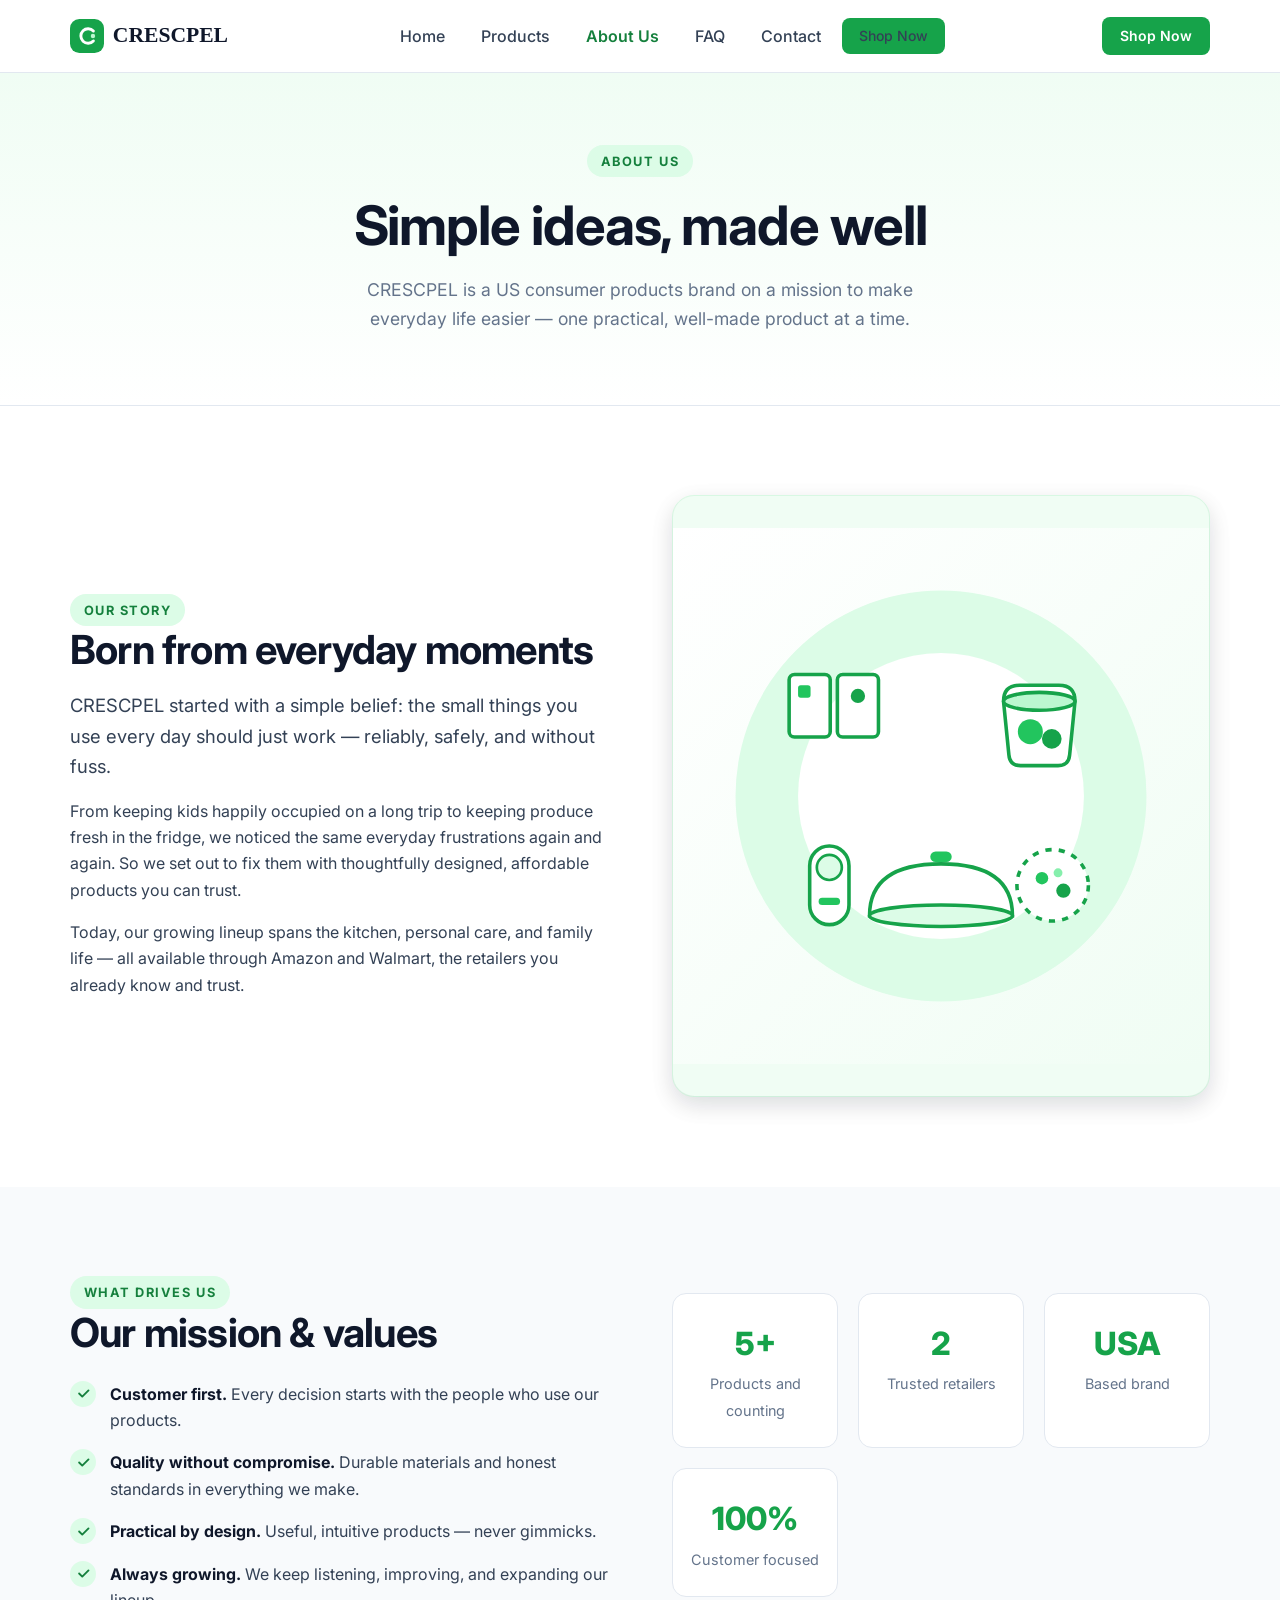
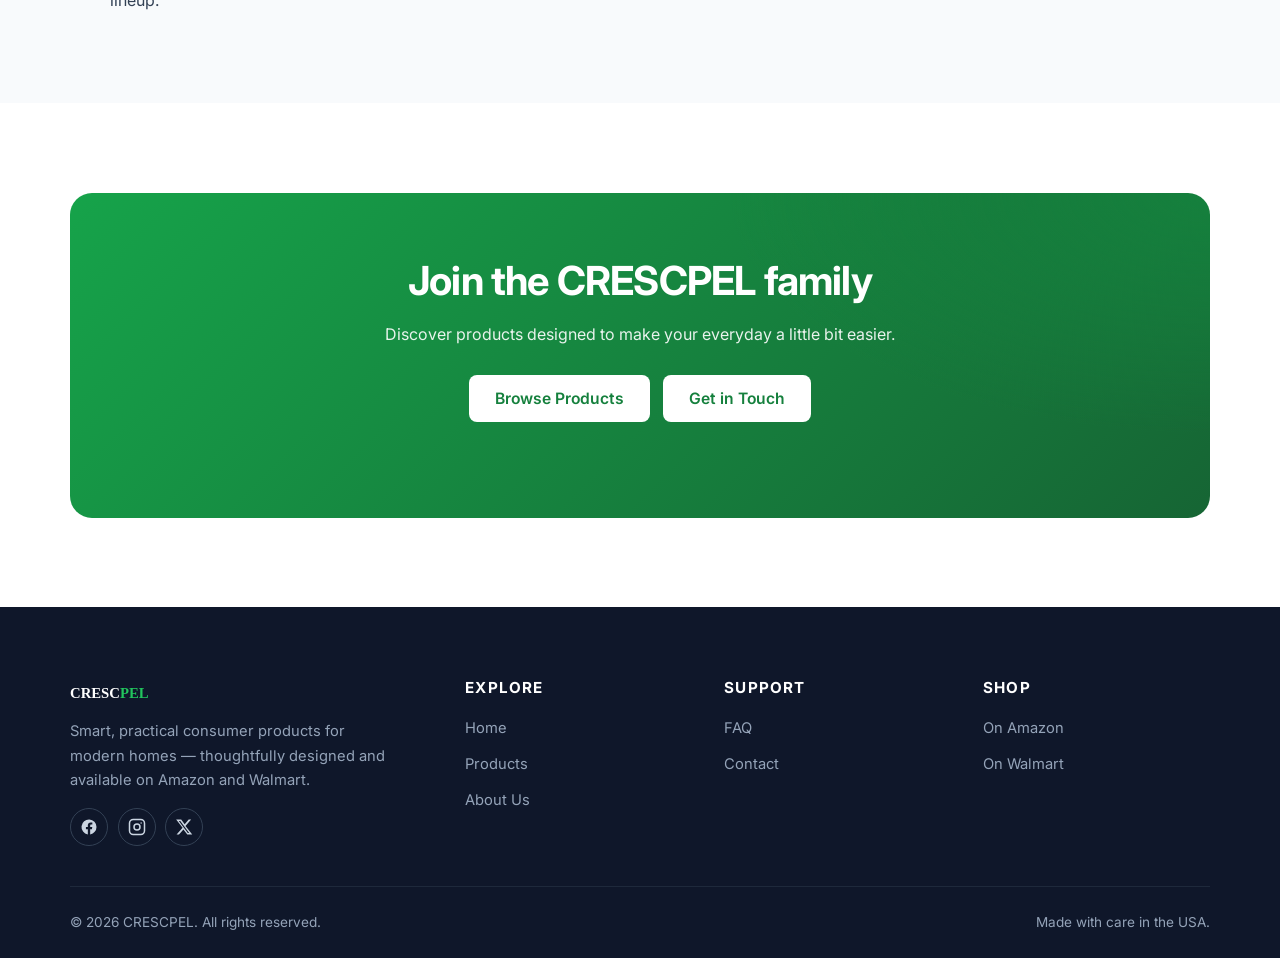
==== about.html @ f7218ed5 "Initial CRESCPEL website" ====
<!DOCTYPE html>
<html lang="en">
<head>
  <meta charset="UTF-8" />
  <meta name="viewport" content="width=device-width, initial-scale=1.0" />
  <title>About Us — CRESCPEL | Our Story &amp; Mission</title>
  <meta name="description" content="Learn about CRESCPEL, a US consumer products brand committed to designing practical, high-quality everyday essentials that make life simpler for families." />
  <meta name="robots" content="index, follow" />
  <link rel="canonical" href="https://www.crescpel.com/about.html" />

  <meta property="og:type" content="website" />
  <meta property="og:title" content="About Us — CRESCPEL" />
  <meta property="og:description" content="A US consumer products brand committed to practical, high-quality everyday essentials." />
  <meta property="og:url" content="https://www.crescpel.com/about.html" />

  <link rel="icon" type="image/svg+xml" href="assets/favicon.svg" />
  <link rel="preconnect" href="https://fonts.googleapis.com" />
  <link rel="preconnect" href="https://fonts.gstatic.com" crossorigin />
  <link href="https://fonts.googleapis.com/css2?family=Inter:wght@400;500;600;700;800&display=swap" rel="stylesheet" />
  <link rel="stylesheet" href="css/style.css" />
</head>
<body>
  <!-- ============ HEADER ============ -->
  <header class="site-header">
    <div class="container nav">
      <a href="index.html" class="brand" aria-label="CRESCPEL home">
        <img src="assets/logo.svg" alt="" width="34" height="34" />
        CRESC<span>PEL</span>
      </a>
      <nav aria-label="Primary">
        <ul class="nav-links" id="nav-links">
          <li><a href="index.html">Home</a></li>
          <li><a href="products.html">Products</a></li>
          <li><a href="about.html" class="active">About Us</a></li>
          <li><a href="faq.html">FAQ</a></li>
          <li><a href="contact.html">Contact</a></li>
          <li><a href="products.html" class="btn btn--primary btn--sm">Shop Now</a></li>
        </ul>
      </nav>
      <div class="nav-cta">
        <a href="products.html" class="btn btn--primary btn--sm">Shop Now</a>
        <button class="nav-toggle" id="nav-toggle" aria-label="Toggle menu" aria-controls="nav-links" aria-expanded="false">
          <span></span><span></span><span></span>
        </button>
      </div>
    </div>
  </header>

  <main>
    <!-- ============ PAGE HERO ============ -->
    <section class="page-hero">
      <div class="container">
        <span class="eyebrow">About Us</span>
        <h1>Simple ideas, made well</h1>
        <p>CRESCPEL is a US consumer products brand on a mission to make everyday life easier — one practical, well-made product at a time.</p>
      </div>
    </section>

    <!-- ============ STORY ============ -->
    <section class="section">
      <div class="container split">
        <div class="reveal">
          <span class="eyebrow">Our story</span>
          <h2>Born from everyday moments</h2>
          <p class="lead" style="margin:1rem 0;">CRESCPEL started with a simple belief: the small things you use every day should just work — reliably, safely, and without fuss.</p>
          <p style="margin-bottom:1rem;">From keeping kids happily occupied on a long trip to keeping produce fresh in the fridge, we noticed the same everyday frustrations again and again. So we set out to fix them with thoughtfully designed, affordable products you can trust.</p>
          <p>Today, our growing lineup spans the kitchen, personal care, and family life — all available through Amazon and Walmart, the retailers you already know and trust.</p>
        </div>
        <div class="media-box reveal">
          <img src="assets/images/hero.svg" alt="CRESCPEL product family" width="600" height="600" loading="lazy" />
        </div>
      </div>
    </section>

    <!-- ============ MISSION / VALUES ============ -->
    <section class="section section--surface">
      <div class="container split">
        <div class="reveal">
          <span class="eyebrow">What drives us</span>
          <h2>Our mission &amp; values</h2>
          <ul class="value-list" style="margin-top:1.5rem;">
            <li>
              <span class="check"><svg viewBox="0 0 24 24" fill="none" stroke="currentColor" stroke-width="3" stroke-linecap="round" stroke-linejoin="round"><path d="m5 12 5 5L20 7"/></svg></span>
              <span><strong>Customer first.</strong> Every decision starts with the people who use our products.</span>
            </li>
            <li>
              <span class="check"><svg viewBox="0 0 24 24" fill="none" stroke="currentColor" stroke-width="3" stroke-linecap="round" stroke-linejoin="round"><path d="m5 12 5 5L20 7"/></svg></span>
              <span><strong>Quality without compromise.</strong> Durable materials and honest standards in everything we make.</span>
            </li>
            <li>
              <span class="check"><svg viewBox="0 0 24 24" fill="none" stroke="currentColor" stroke-width="3" stroke-linecap="round" stroke-linejoin="round"><path d="m5 12 5 5L20 7"/></svg></span>
              <span><strong>Practical by design.</strong> Useful, intuitive products — never gimmicks.</span>
            </li>
            <li>
              <span class="check"><svg viewBox="0 0 24 24" fill="none" stroke="currentColor" stroke-width="3" stroke-linecap="round" stroke-linejoin="round"><path d="m5 12 5 5L20 7"/></svg></span>
              <span><strong>Always growing.</strong> We keep listening, improving, and expanding our lineup.</span>
            </li>
          </ul>
        </div>
        <div class="reveal">
          <div class="stat-grid">
            <div><strong>5+</strong><span>Products and counting</span></div>
            <div><strong>2</strong><span>Trusted retailers</span></div>
            <div><strong>USA</strong><span>Based brand</span></div>
            <div><strong>100%</strong><span>Customer focused</span></div>
          </div>
        </div>
      </div>
    </section>

    <!-- ============ CTA ============ -->
    <section class="section">
      <div class="container">
        <div class="cta-banner reveal">
          <h2>Join the CRESCPEL family</h2>
          <p>Discover products designed to make your everyday a little bit easier.</p>
          <div class="hero-actions">
            <a href="products.html" class="btn btn--light">Browse Products</a>
            <a href="contact.html" class="btn btn--light">Get in Touch</a>
          </div>
        </div>
      </div>
    </section>
  </main>

  <!-- ============ FOOTER ============ -->
  <footer class="site-footer">
    <div class="container">
      <div class="footer-grid">
        <div class="footer-brand">
          <a href="index.html" class="brand">CRESC<span>PEL</span></a>
          <p>Smart, practical consumer products for modern homes — thoughtfully designed and available on Amazon and Walmart.</p>
          <div class="footer-social">
            <a href="#" aria-label="Facebook"><svg viewBox="0 0 24 24" fill="currentColor"><path d="M22 12a10 10 0 1 0-11.56 9.88v-6.99H7.9V12h2.54V9.8c0-2.5 1.49-3.89 3.78-3.89 1.09 0 2.24.2 2.24.2v2.46h-1.26c-1.24 0-1.63.77-1.63 1.56V12h2.78l-.44 2.89h-2.34v6.99A10 10 0 0 0 22 12Z"/></svg></a>
            <a href="#" aria-label="Instagram"><svg viewBox="0 0 24 24" fill="none" stroke="currentColor" stroke-width="2"><rect x="2" y="2" width="20" height="20" rx="5"/><circle cx="12" cy="12" r="4"/><circle cx="17.5" cy="6.5" r="1" fill="currentColor" stroke="none"/></svg></a>
            <a href="#" aria-label="X"><svg viewBox="0 0 24 24" fill="currentColor"><path d="M18.244 2H21.5l-7.5 8.57L23 22h-6.594l-5.165-6.75L5.34 22H2.08l8.02-9.166L1.5 2h6.75l4.67 6.17L18.244 2Zm-1.16 18h1.83L7.01 3.9H5.05L17.084 20Z"/></svg></a>
          </div>
        </div>
        <div>
          <h4>Explore</h4>
          <ul>
            <li><a href="index.html">Home</a></li>
            <li><a href="products.html">Products</a></li>
            <li><a href="about.html">About Us</a></li>
          </ul>
        </div>
        <div>
          <h4>Support</h4>
          <ul>
            <li><a href="faq.html">FAQ</a></li>
            <li><a href="contact.html">Contact</a></li>
          </ul>
        </div>
        <div>
          <h4>Shop</h4>
          <ul>
            <li><a href="https://www.amazon.com/s?k=CRESCPEL" target="_blank" rel="noopener">On Amazon</a></li>
            <li><a href="https://www.walmart.com/search?q=CRESCPEL" target="_blank" rel="noopener">On Walmart</a></li>
          </ul>
        </div>
      </div>
      <div class="footer-bottom">
        <span>&copy; <span id="year">2026</span> CRESCPEL. All rights reserved.</span>
        <span>Made with care in the USA.</span>
      </div>
    </div>
  </footer>

  <script src="js/main.js"></script>
</body>
</html>
---- css/style.css ----
/* ============================================================
   CRESCPEL — Global Stylesheet
   Design system: white background, green accent, clean type.
   ============================================================ */

/* ---------- Design Tokens ---------- */
:root {
  /* Brand colors */
  --green-50:  #f0fdf4;
  --green-100: #dcfce7;
  --green-200: #bbf7d0;
  --green-500: #22c55e;
  --green-600: #16a34a;   /* primary accent */
  --green-700: #15803d;   /* hover / dark accent */
  --green-800: #166534;

  /* Neutrals */
  --white:   #ffffff;
  --ink:     #0f172a;     /* headings */
  --body:    #334155;     /* body text */
  --muted:   #64748b;     /* secondary text */
  --line:    #e2e8f0;     /* borders */
  --surface: #f8fafc;     /* subtle section bg */

  /* Brand partners */
  --amazon:  #ff9900;
  --amazon-dark: #e88b00;
  --walmart: #0071dc;
  --walmart-dark: #005cb8;

  /* Type */
  --font-sans: 'Inter', system-ui, -apple-system, 'Segoe UI', Roboto, Helvetica, Arial, sans-serif;

  /* Spacing & shape */
  --container: 1180px;
  --radius-sm: 8px;
  --radius:    14px;
  --radius-lg: 22px;
  --shadow-sm: 0 1px 2px rgba(15, 23, 42, 0.06);
  --shadow:    0 8px 24px rgba(15, 23, 42, 0.08);
  --shadow-lg: 0 18px 40px rgba(15, 23, 42, 0.12);

  --transition: 0.2s ease;
}

/* ---------- Reset ---------- */
*,
*::before,
*::after { box-sizing: border-box; }

* { margin: 0; }

html { scroll-behavior: smooth; -webkit-text-size-adjust: 100%; }

body {
  font-family: var(--font-sans);
  color: var(--body);
  background: var(--white);
  line-height: 1.65;
  font-size: 1rem;
  -webkit-font-smoothing: antialiased;
  text-rendering: optimizeLegibility;
}

img { max-width: 100%; display: block; }

a { color: inherit; text-decoration: none; }

ul { list-style: none; padding: 0; }

h1, h2, h3, h4 {
  color: var(--ink);
  line-height: 1.2;
  font-weight: 700;
  letter-spacing: -0.02em;
}

h1 { font-size: clamp(2.1rem, 5vw, 3.4rem); }
h2 { font-size: clamp(1.7rem, 3.5vw, 2.5rem); }
h3 { font-size: 1.25rem; }

p { color: var(--body); }

:focus-visible {
  outline: 3px solid var(--green-500);
  outline-offset: 2px;
  border-radius: 4px;
}

/* ---------- Layout helpers ---------- */
.container {
  width: 100%;
  max-width: var(--container);
  margin-inline: auto;
  padding-inline: 1.25rem;
}

.section { padding: clamp(3.5rem, 7vw, 6rem) 0; }
.section--surface { background: var(--surface); }
.section--tint { background: var(--green-50); }

.section-head {
  text-align: center;
  max-width: 640px;
  margin: 0 auto clamp(2rem, 4vw, 3rem);
}

.section-head .eyebrow { margin-bottom: 0.75rem; }
.section-head p { color: var(--muted); margin-top: 0.75rem; }

.eyebrow {
  display: inline-block;
  font-size: 0.8rem;
  font-weight: 700;
  letter-spacing: 0.12em;
  text-transform: uppercase;
  color: var(--green-700);
  background: var(--green-100);
  padding: 0.35rem 0.85rem;
  border-radius: 999px;
}

.text-center { text-align: center; }

/* ---------- Buttons ---------- */
.btn {
  display: inline-flex;
  align-items: center;
  justify-content: center;
  gap: 0.5rem;
  font-family: inherit;
  font-weight: 600;
  font-size: 0.98rem;
  line-height: 1;
  padding: 0.85rem 1.5rem;
  border-radius: var(--radius-sm);
  border: 2px solid transparent;
  cursor: pointer;
  transition: transform var(--transition), background var(--transition), box-shadow var(--transition), color var(--transition);
  white-space: nowrap;
}
.btn:hover { transform: translateY(-2px); }
.btn:active { transform: translateY(0); }

.btn--primary { background: var(--green-600); color: #fff; }
.btn--primary:hover { background: var(--green-700); box-shadow: var(--shadow); }

.btn--ghost {
  background: transparent;
  color: var(--green-700);
  border-color: var(--green-200);
}
.btn--ghost:hover { background: var(--green-50); border-color: var(--green-600); }

.btn--light { background: #fff; color: var(--green-700); }
.btn--light:hover { background: var(--green-50); box-shadow: var(--shadow); }

.btn--amazon { background: var(--amazon); color: #1a1a1a; }
.btn--amazon:hover { background: var(--amazon-dark); box-shadow: var(--shadow); }

.btn--walmart { background: var(--walmart); color: #fff; }
.btn--walmart:hover { background: var(--walmart-dark); box-shadow: var(--shadow); }

.btn--block { width: 100%; }
.btn--sm { padding: 0.65rem 1rem; font-size: 0.875rem; }

.btn svg { width: 18px; height: 18px; }

/* Buy button group */
.buy-group { display: flex; gap: 0.6rem; flex-wrap: wrap; }
.buy-group .btn { flex: 1 1 140px; }

/* ---------- Header / Nav ---------- */
.site-header {
  position: sticky;
  top: 0;
  z-index: 100;
  background: rgba(255, 255, 255, 0.92);
  backdrop-filter: saturate(180%) blur(12px);
  border-bottom: 1px solid var(--line);
}

.nav {
  display: flex;
  align-items: center;
  justify-content: space-between;
  height: 72px;
}

.brand {
  display: inline-flex;
  align-items: center;
  gap: 0;
  font-family: 'Comic Sans MS', 'Comic Sans', 'Chalkboard SE', cursive;
  font-weight: 700;
  font-size: 1.35rem;
  letter-spacing: 0;
  color: var(--ink);
}
.brand img { height: 34px; width: auto; margin-right: 0.55rem; }
.brand span { color: var(--green-600); }

/* Header brand: PEL same color as CRESC, no gap before it */
.site-header .brand span { color: inherit; }

.nav-links {
  display: flex;
  align-items: center;
  gap: 0.35rem;
}
.nav-links a {
  display: inline-block;
  padding: 0.55rem 0.95rem;
  border-radius: var(--radius-sm);
  font-weight: 500;
  color: var(--body);
  transition: color var(--transition), background var(--transition);
}
.nav-links a:hover { color: var(--green-700); background: var(--green-50); }
.nav-links a.active { color: var(--green-700); font-weight: 600; }

.nav-cta { display: flex; align-items: center; gap: 0.75rem; }

/* Hamburger */
.nav-toggle {
  display: none;
  flex-direction: column;
  justify-content: center;
  gap: 5px;
  width: 44px;
  height: 44px;
  background: transparent;
  border: 1px solid var(--line);
  border-radius: var(--radius-sm);
  cursor: pointer;
}
.nav-toggle span {
  display: block;
  width: 22px;
  height: 2px;
  margin-inline: auto;
  background: var(--ink);
  border-radius: 2px;
  transition: transform var(--transition), opacity var(--transition);
}
.nav-toggle[aria-expanded="true"] span:nth-child(1) { transform: translateY(7px) rotate(45deg); }
.nav-toggle[aria-expanded="true"] span:nth-child(2) { opacity: 0; }
.nav-toggle[aria-expanded="true"] span:nth-child(3) { transform: translateY(-7px) rotate(-45deg); }

/* ---------- Hero ---------- */
.hero {
  position: relative;
  background:
    radial-gradient(1100px 500px at 85% -10%, var(--green-100), transparent 60%),
    linear-gradient(180deg, var(--green-50), #fff 70%);
  overflow: hidden;
}
.hero-grid {
  display: grid;
  grid-template-columns: 1.05fr 0.95fr;
  gap: clamp(2rem, 5vw, 4rem);
  align-items: center;
  padding: clamp(3rem, 7vw, 5.5rem) 0;
}
.hero h1 { margin-bottom: 1.1rem; }
.hero h1 em { font-style: normal; color: var(--green-600); }
.hero-lead {
  font-size: 1.15rem;
  color: var(--body);
  max-width: 540px;
  margin-bottom: 1.75rem;
}
.hero-actions { display: flex; flex-wrap: wrap; gap: 0.85rem; margin-bottom: 2rem; }
.hero-trust {
  display: flex;
  gap: 2rem;
  flex-wrap: wrap;
}
.hero-trust div strong {
  display: block;
  font-size: 1.6rem;
  color: var(--ink);
  font-weight: 800;
  letter-spacing: -0.02em;
}
.hero-trust div span { font-size: 0.9rem; color: var(--muted); }

.hero-visual {
  position: relative;
  aspect-ratio: 1 / 1;
  border-radius: var(--radius-lg);
  background: #fff;
  box-shadow: var(--shadow-lg);
  border: 1px solid var(--line);
  display: grid;
  place-items: center;
  overflow: hidden;
}
.hero-visual img { width: 100%; height: 100%; object-fit: cover; }
.hero-badge {
  position: absolute;
  bottom: 18px;
  left: 18px;
  background: #fff;
  border-radius: var(--radius);
  box-shadow: var(--shadow);
  padding: 0.75rem 1rem;
  display: flex;
  align-items: center;
  gap: 0.6rem;
  font-weight: 600;
  color: var(--ink);
  font-size: 0.9rem;
}
.hero-badge .dot { width: 10px; height: 10px; border-radius: 50%; background: var(--green-500); }

/* ---------- Retailer strip ---------- */
.retailers {
  border-top: 1px solid var(--line);
  border-bottom: 1px solid var(--line);
  background: #fff;
}
.retailers-inner {
  display: flex;
  align-items: center;
  justify-content: center;
  flex-wrap: wrap;
  gap: 1rem 2.5rem;
  padding: 1.5rem 0;
}
.retailers-inner span { color: var(--muted); font-weight: 600; font-size: 0.85rem; letter-spacing: 0.06em; text-transform: uppercase; }
.retailer-pill {
  display: inline-flex;
  align-items: center;
  gap: 0.5rem;
  font-weight: 700;
  color: var(--ink);
  font-size: 1.05rem;
  padding: 0.4rem 1rem;
  border: 1px solid var(--line);
  border-radius: 999px;
}
.retailer-pill .badge-amazon { color: var(--amazon-dark); }
.retailer-pill .badge-walmart { color: var(--walmart); }

/* ---------- Product cards ---------- */
.product-grid {
  display: grid;
  grid-template-columns: repeat(auto-fill, minmax(270px, 1fr));
  gap: 1.5rem;
}

.product-card {
  display: flex;
  flex-direction: column;
  background: #fff;
  border: 1px solid var(--line);
  border-radius: var(--radius);
  overflow: hidden;
  transition: transform var(--transition), box-shadow var(--transition), border-color var(--transition);
}
.product-card:hover {
  transform: translateY(-4px);
  box-shadow: var(--shadow-lg);
  border-color: var(--green-200);
}

.product-media {
  position: relative;
  aspect-ratio: 4 / 3;
  background: var(--green-50);
  display: grid;
  place-items: center;
  overflow: hidden;
}
.product-media img { width: 100%; height: 100%; object-fit: cover; }
.product-tag {
  position: absolute;
  top: 12px;
  left: 12px;
  background: var(--green-600);
  color: #fff;
  font-size: 0.72rem;
  font-weight: 700;
  letter-spacing: 0.04em;
  text-transform: uppercase;
  padding: 0.3rem 0.7rem;
  border-radius: 999px;
}

.product-body {
  display: flex;
  flex-direction: column;
  gap: 0.6rem;
  padding: 1.25rem;
  flex: 1;
}
.product-body h3 { font-size: 1.15rem; }
.product-body p { color: var(--muted); font-size: 0.93rem; flex: 1; }
.product-body .buy-group { margin-top: 0.5rem; }

.product-features { display: flex; flex-wrap: wrap; gap: 0.4rem; }
.product-features li {
  font-size: 0.78rem;
  font-weight: 600;
  color: var(--green-700);
  background: var(--green-50);
  border: 1px solid var(--green-100);
  padding: 0.2rem 0.6rem;
  border-radius: 999px;
}

/* ---------- Feature / Why-us grid ---------- */
.feature-grid {
  display: grid;
  grid-template-columns: repeat(auto-fit, minmax(250px, 1fr));
  gap: 1.5rem;
}
.feature-card {
  background: #fff;
  border: 1px solid var(--line);
  border-radius: var(--radius);
  padding: 1.75rem;
  transition: transform var(--transition), box-shadow var(--transition);
}
.feature-card:hover { transform: translateY(-4px); box-shadow: var(--shadow); }
.feature-icon {
  width: 52px;
  height: 52px;
  border-radius: 14px;
  display: grid;
  place-items: center;
  background: var(--green-100);
  color: var(--green-700);
  margin-bottom: 1rem;
}
.feature-icon svg { width: 26px; height: 26px; }
.feature-card h3 { margin-bottom: 0.5rem; }
.feature-card p { color: var(--muted); font-size: 0.95rem; }

/* ---------- Customer-focused banner ---------- */
.cta-banner {
  background:
    radial-gradient(800px 400px at 100% 0%, var(--green-700), transparent 60%),
    linear-gradient(135deg, var(--green-600), var(--green-800));
  color: #fff;
  border-radius: var(--radius-lg);
  padding: clamp(2.5rem, 5vw, 4rem);
  text-align: center;
}
.cta-banner h2 { color: #fff; max-width: 720px; margin: 0 auto 1rem; }
.cta-banner p { color: rgba(255,255,255,0.9); max-width: 620px; margin: 0 auto 1.75rem; }
.cta-banner .hero-actions { justify-content: center; }

/* ---------- Steps / value list ---------- */
.value-list { display: grid; gap: 1rem; }
.value-list li {
  display: flex;
  gap: 0.85rem;
  align-items: flex-start;
}
.value-list .check {
  flex-shrink: 0;
  width: 26px;
  height: 26px;
  border-radius: 50%;
  background: var(--green-100);
  color: var(--green-700);
  display: grid;
  place-items: center;
}
.value-list .check svg { width: 15px; height: 15px; }
.value-list strong { color: var(--ink); }

/* ---------- About page ---------- */
.split {
  display: grid;
  grid-template-columns: 1fr 1fr;
  gap: clamp(2rem, 5vw, 4rem);
  align-items: center;
}
.split img, .split .media-box {
  border-radius: var(--radius-lg);
  box-shadow: var(--shadow);
}
.media-box {
  aspect-ratio: 4 / 3;
  background: var(--green-50);
  border: 1px solid var(--green-100);
  display: grid;
  place-items: center;
}
.lead { font-size: 1.15rem; color: var(--body); }

.stat-grid {
  display: grid;
  grid-template-columns: repeat(auto-fit, minmax(160px, 1fr));
  gap: 1.25rem;
  text-align: center;
}
.stat-grid div {
  background: #fff;
  border: 1px solid var(--line);
  border-radius: var(--radius);
  padding: 1.5rem 1rem;
}
.stat-grid strong { display: block; font-size: 2rem; color: var(--green-600); font-weight: 800; }
.stat-grid span { color: var(--muted); font-size: 0.9rem; }

/* ---------- FAQ accordion ---------- */
.faq-list { max-width: 800px; margin: 0 auto; display: grid; gap: 0.85rem; }
.faq-item {
  border: 1px solid var(--line);
  border-radius: var(--radius);
  background: #fff;
  overflow: hidden;
  transition: border-color var(--transition), box-shadow var(--transition);
}
.faq-item.open { border-color: var(--green-200); box-shadow: var(--shadow-sm); }
.faq-question {
  width: 100%;
  display: flex;
  align-items: center;
  justify-content: space-between;
  gap: 1rem;
  text-align: left;
  background: none;
  border: none;
  cursor: pointer;
  padding: 1.25rem 1.4rem;
  font-family: inherit;
  font-size: 1.05rem;
  font-weight: 600;
  color: var(--ink);
}
.faq-question .icon {
  flex-shrink: 0;
  width: 28px;
  height: 28px;
  border-radius: 50%;
  background: var(--green-100);
  color: var(--green-700);
  display: grid;
  place-items: center;
  transition: transform var(--transition), background var(--transition);
  font-size: 1.2rem;
  line-height: 1;
}
.faq-item.open .faq-question .icon { transform: rotate(45deg); background: var(--green-600); color: #fff; }
.faq-answer {
  max-height: 0;
  overflow: hidden;
  transition: max-height 0.3s ease;
}
.faq-answer-inner { padding: 0 1.4rem 1.3rem; color: var(--muted); }

/* ---------- Contact ---------- */
.contact-grid {
  display: grid;
  grid-template-columns: 1fr 1.2fr;
  gap: clamp(2rem, 5vw, 3.5rem);
  align-items: start;
}
.contact-info { display: grid; gap: 1.25rem; }
.contact-item {
  display: flex;
  gap: 1rem;
  align-items: flex-start;
  background: #fff;
  border: 1px solid var(--line);
  border-radius: var(--radius);
  padding: 1.25rem;
}
.contact-item .feature-icon { margin-bottom: 0; }
.contact-item h3 { font-size: 1.05rem; margin-bottom: 0.2rem; }
.contact-item p, .contact-item a { color: var(--muted); font-size: 0.95rem; }
.contact-item a:hover { color: var(--green-700); }

.form-card {
  background: #fff;
  border: 1px solid var(--line);
  border-radius: var(--radius-lg);
  padding: clamp(1.5rem, 3vw, 2.25rem);
  box-shadow: var(--shadow-sm);
}
.form-row { display: grid; grid-template-columns: 1fr 1fr; gap: 1rem; }
.field { margin-bottom: 1.1rem; }
.field label {
  display: block;
  font-size: 0.9rem;
  font-weight: 600;
  color: var(--ink);
  margin-bottom: 0.4rem;
}
.field input,
.field textarea,
.field select {
  width: 100%;
  font-family: inherit;
  font-size: 1rem;
  color: var(--ink);
  background: var(--surface);
  border: 1.5px solid var(--line);
  border-radius: var(--radius-sm);
  padding: 0.8rem 0.95rem;
  transition: border-color var(--transition), background var(--transition), box-shadow var(--transition);
}
.field textarea { resize: vertical; min-height: 130px; }
.field input:focus,
.field textarea:focus,
.field select:focus {
  outline: none;
  border-color: var(--green-500);
  background: #fff;
  box-shadow: 0 0 0 4px var(--green-100);
}
.field .error-msg {
  display: none;
  color: #dc2626;
  font-size: 0.82rem;
  margin-top: 0.35rem;
}
.field.invalid input,
.field.invalid textarea { border-color: #dc2626; background: #fef2f2; }
.field.invalid .error-msg { display: block; }

.form-status {
  display: none;
  margin-top: 1rem;
  padding: 0.9rem 1.1rem;
  border-radius: var(--radius-sm);
  background: var(--green-50);
  border: 1px solid var(--green-200);
  color: var(--green-800);
  font-weight: 600;
  font-size: 0.95rem;
}
.form-status.show { display: block; }

/* ---------- Footer ---------- */
.site-footer {
  background: var(--ink);
  color: #cbd5e1;
  padding: clamp(3rem, 6vw, 4.5rem) 0 1.5rem;
}
.footer-grid {
  display: grid;
  grid-template-columns: 1.6fr 1fr 1fr 1fr;
  gap: 2rem;
}
.footer-brand .brand { color: #fff; margin-bottom: 0.85rem; }
.footer-brand .brand span { color: var(--green-500); }
.footer-brand p { color: #94a3b8; font-size: 0.92rem; max-width: 320px; }
.site-footer h4 {
  color: #fff;
  font-size: 0.95rem;
  text-transform: uppercase;
  letter-spacing: 0.08em;
  margin-bottom: 1rem;
}
.footer-grid ul { display: grid; gap: 0.6rem; }
.footer-grid a { color: #94a3b8; font-size: 0.92rem; transition: color var(--transition); }
.footer-grid a:hover { color: var(--green-500); }
.footer-social { display: flex; gap: 0.6rem; margin-top: 1rem; }
.footer-social a {
  width: 38px; height: 38px;
  display: grid; place-items: center;
  border: 1px solid #334155;
  border-radius: 50%;
  color: #cbd5e1;
}
.footer-social a:hover { background: var(--green-600); border-color: var(--green-600); color: #fff; }
.footer-social svg { width: 18px; height: 18px; }
.footer-bottom {
  margin-top: 2.5rem;
  padding-top: 1.5rem;
  border-top: 1px solid #1e293b;
  display: flex;
  justify-content: space-between;
  flex-wrap: wrap;
  gap: 0.75rem;
  color: #94a3b8;
  font-size: 0.85rem;
}

/* ---------- Page hero (inner pages) ---------- */
.page-hero {
  background: linear-gradient(180deg, var(--green-50), #fff);
  border-bottom: 1px solid var(--line);
  padding: clamp(3rem, 6vw, 4.5rem) 0;
  text-align: center;
}
.page-hero .eyebrow { margin-bottom: 1rem; }
.page-hero p { color: var(--muted); max-width: 620px; margin: 1rem auto 0; font-size: 1.1rem; }

/* ---------- Reveal on scroll ---------- */
.reveal {
  opacity: 0;
  transform: translateY(24px);
  transition: opacity 0.6s ease, transform 0.6s ease;
}
.reveal.visible { opacity: 1; transform: none; }

/* ---------- Responsive ---------- */
@media (max-width: 920px) {
  .hero-grid { grid-template-columns: 1fr; }
  .hero-visual { max-width: 460px; margin-inline: auto; order: -1; }
  .split { grid-template-columns: 1fr; }
  .contact-grid { grid-template-columns: 1fr; }
  .footer-grid { grid-template-columns: 1fr 1fr; }
}

@media (max-width: 760px) {
  .nav-toggle { display: flex; }
  .nav-links {
    position: fixed;
    inset: 72px 0 auto 0;
    flex-direction: column;
    align-items: stretch;
    gap: 0.25rem;
    background: #fff;
    padding: 1rem 1.25rem 1.5rem;
    border-bottom: 1px solid var(--line);
    box-shadow: var(--shadow);
    transform: translateY(-120%);
    transition: transform 0.3s ease;
    visibility: hidden;
  }
  .nav-links.open { transform: translateY(0); visibility: visible; }
  .nav-links a { padding: 0.85rem 1rem; }
  .nav-cta .btn { display: none; }
  .nav-links .btn { display: inline-flex; margin-top: 0.5rem; }
}

@media (max-width: 560px) {
  .form-row { grid-template-columns: 1fr; }
  .footer-grid { grid-template-columns: 1fr; }
  .footer-bottom { flex-direction: column; align-items: flex-start; }
  .hero-trust { gap: 1.25rem; }
}

@media (prefers-reduced-motion: reduce) {
  *, *::before, *::after { animation: none !important; transition: none !important; scroll-behavior: auto !important; }
  .reveal { opacity: 1; transform: none; }
}
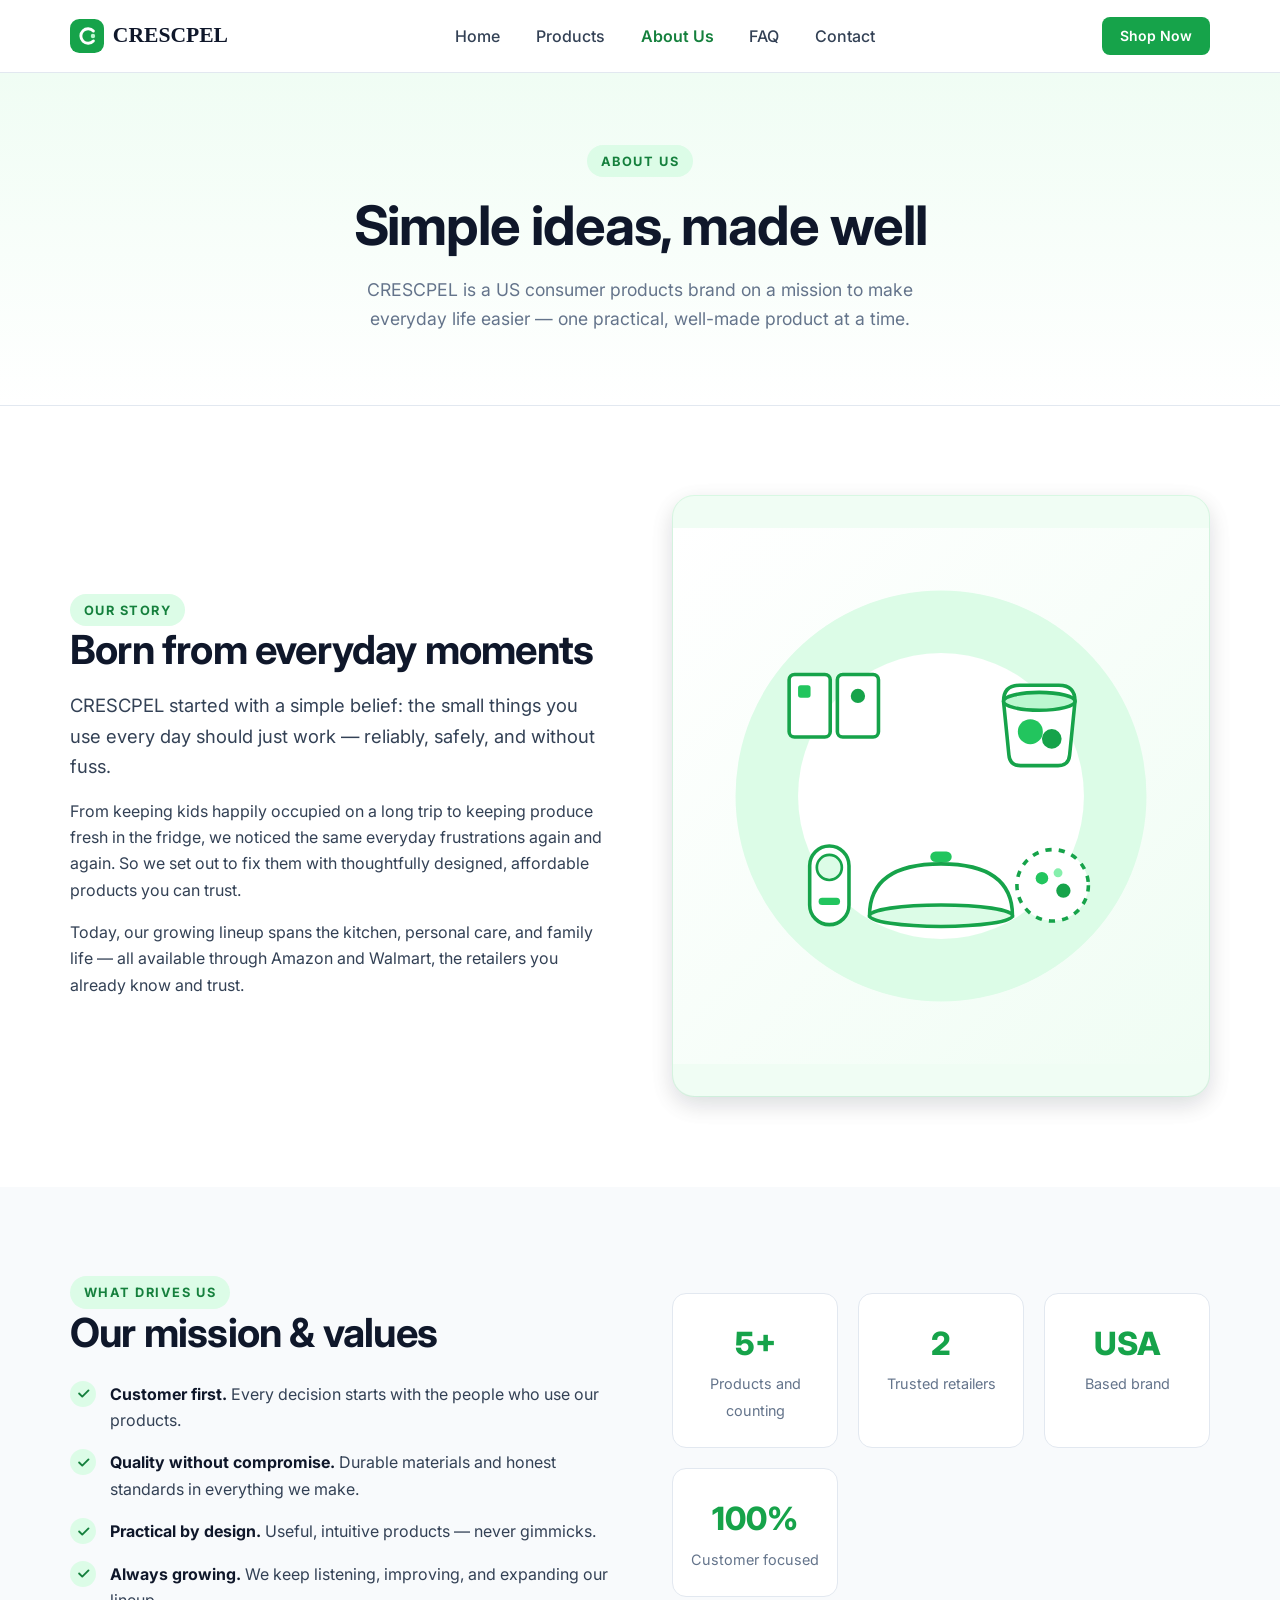
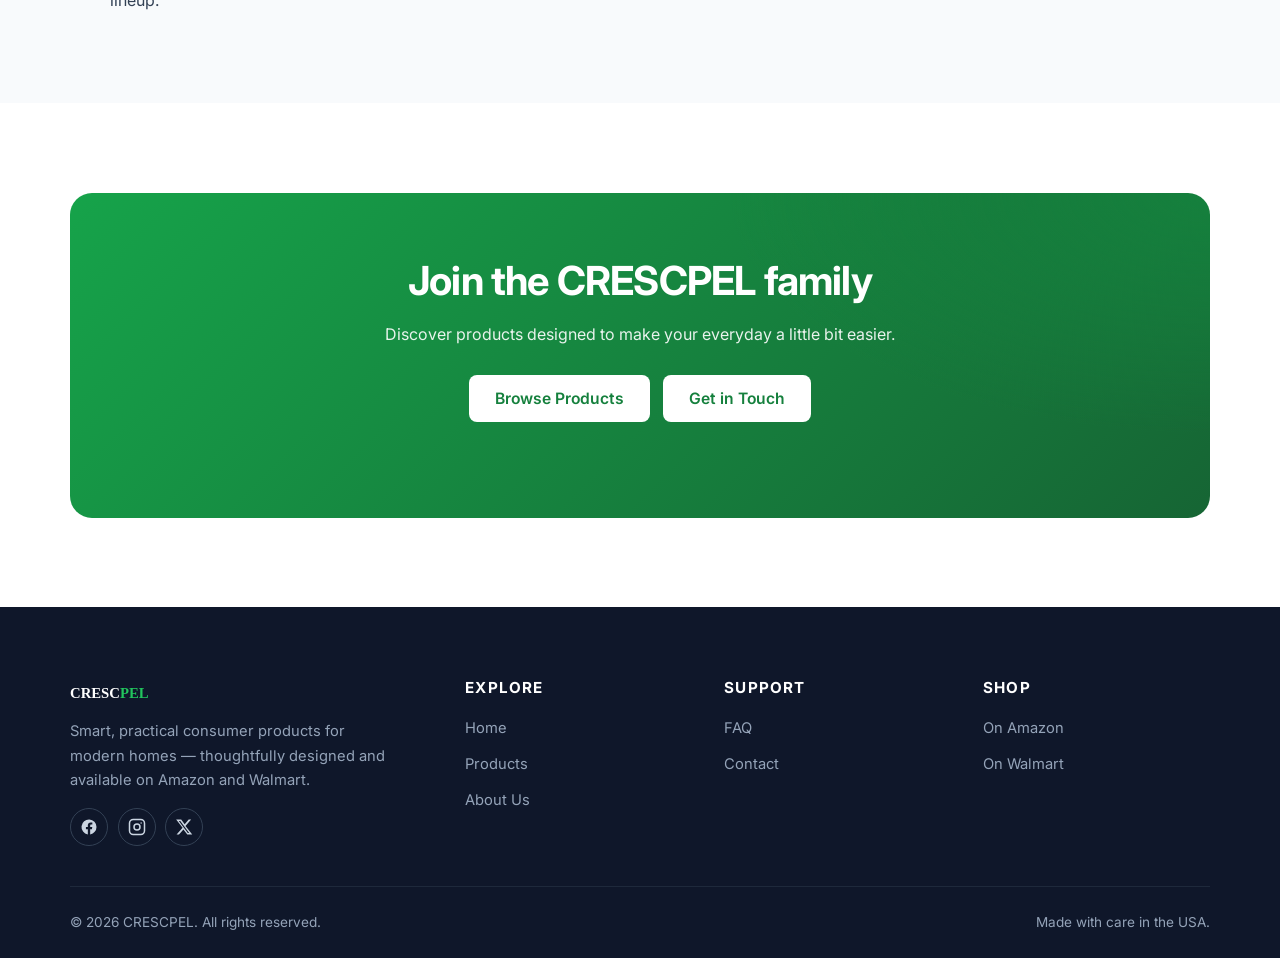
==== commit a401285f: "Remove extra buttons and update homepage hero text" ====
--- a/about.html
+++ b/about.html
@@ -34,7 +34,6 @@
           <li><a href="about.html" class="active">About Us</a></li>
           <li><a href="faq.html">FAQ</a></li>
           <li><a href="contact.html">Contact</a></li>
-          <li><a href="products.html" class="btn btn--primary btn--sm">Shop Now</a></li>
         </ul>
       </nav>
       <div class="nav-cta">
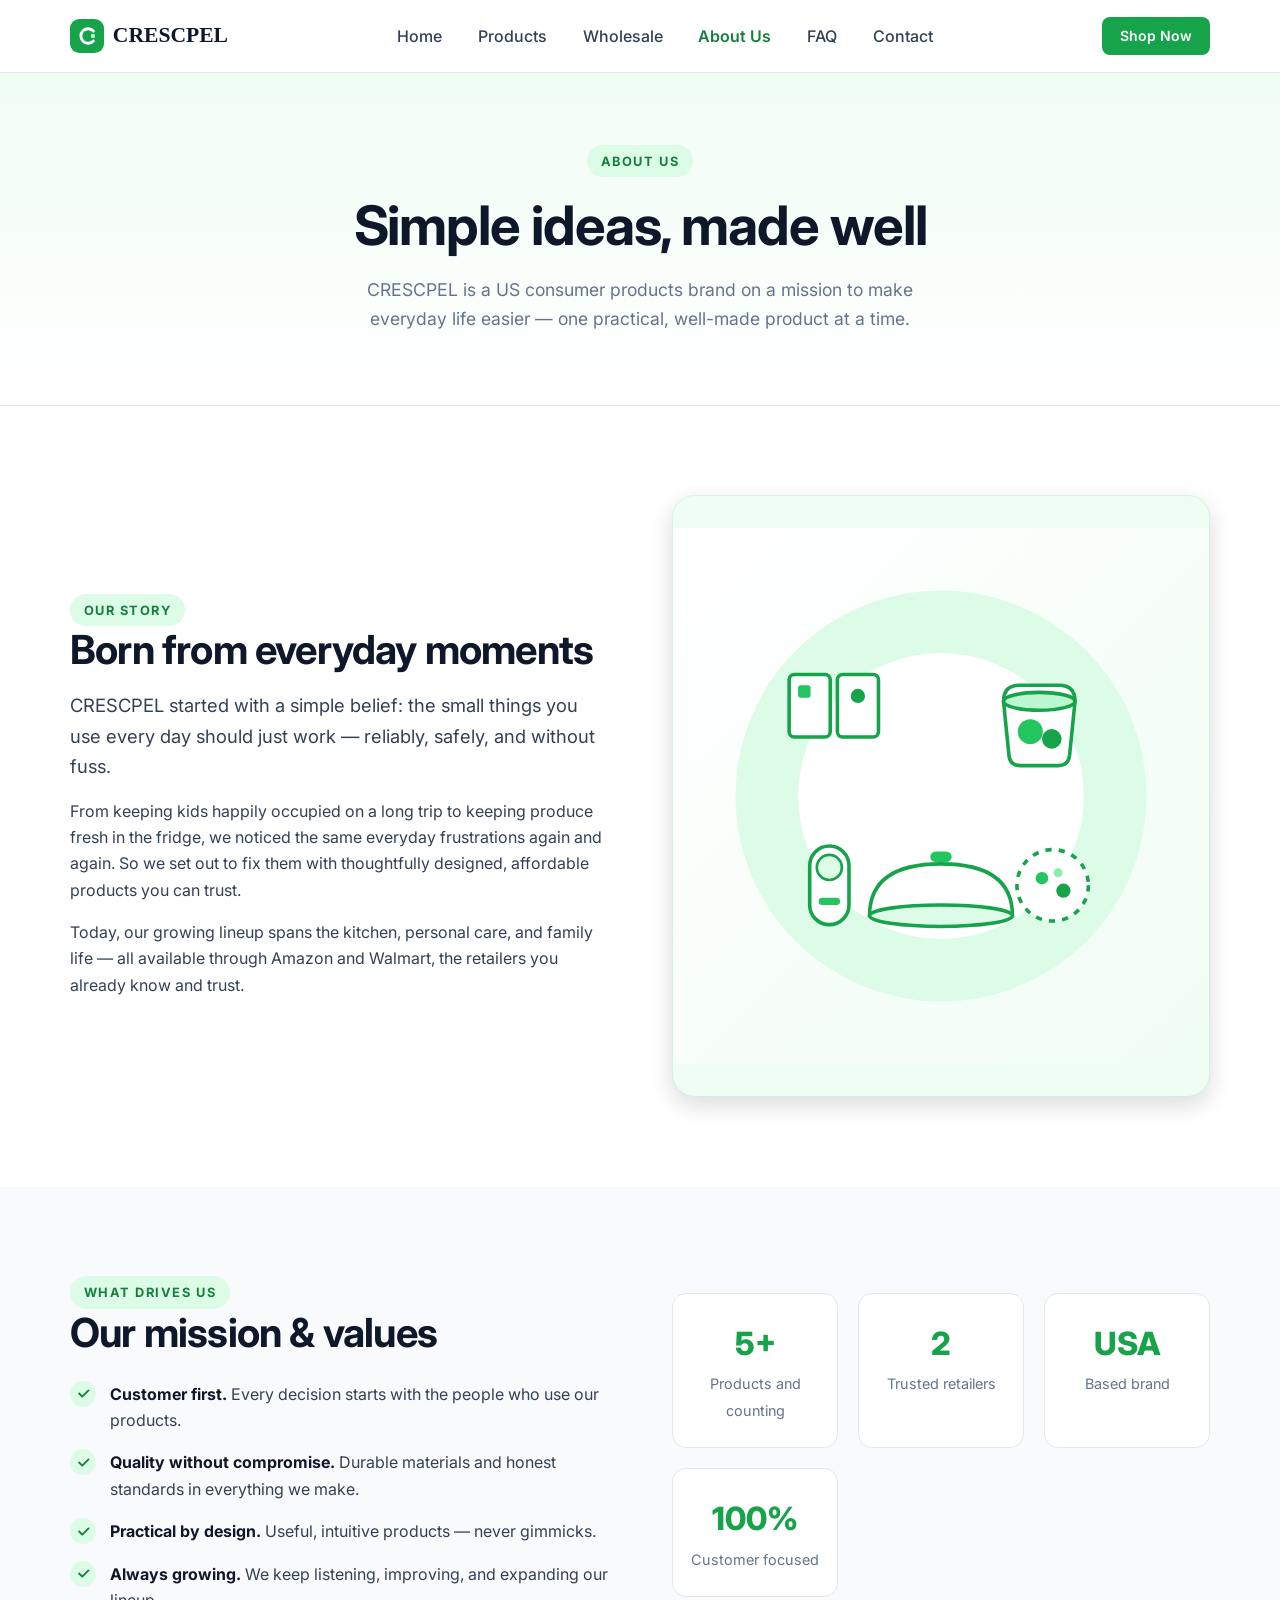
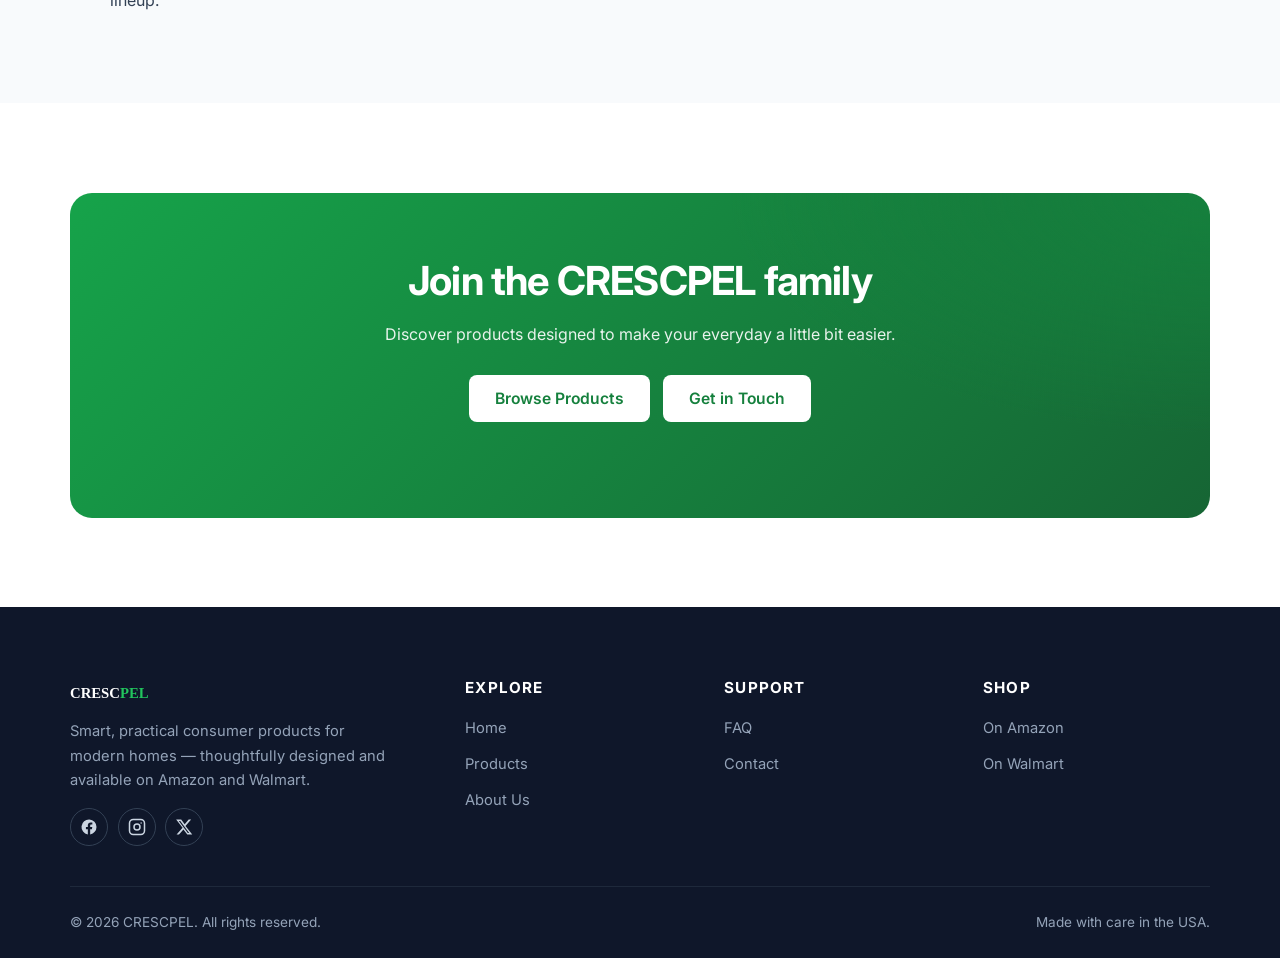
==== commit 7969f42b: "Add Wholesale page with whisk and makeup organizer listings - Add Wholesale menu link to all pages -" ====
--- a/about.html
+++ b/about.html
@@ -31,6 +31,7 @@
         <ul class="nav-links" id="nav-links">
           <li><a href="index.html">Home</a></li>
           <li><a href="products.html">Products</a></li>
+          <li><a href="wholesale.html">Wholesale</a></li>
           <li><a href="about.html" class="active">About Us</a></li>
           <li><a href="faq.html">FAQ</a></li>
           <li><a href="contact.html">Contact</a></li>
--- a/css/style.css
+++ b/css/style.css
@@ -409,6 +409,37 @@
   padding: 0.2rem 0.6rem;
   border-radius: 999px;
 }
+
+/* Product card with thumbnail gallery */
+.product-gallery .product-media { background: #fff; }
+.product-gallery .product-media img {
+  position: absolute;
+  inset: 0;
+  width: 100%;
+  height: 100%;
+  object-fit: contain;
+}
+.product-gallery .product-tag { z-index: 1; }
+.product-thumbs {
+  display: flex;
+  gap: 0.5rem;
+  padding: 0.75rem 1.25rem 0;
+  overflow-x: auto;
+}
+.product-thumbs button {
+  flex: 0 0 56px;
+  height: 56px;
+  padding: 0;
+  background: #fff;
+  border: 2px solid var(--line);
+  border-radius: var(--radius-sm);
+  overflow: hidden;
+  cursor: pointer;
+  transition: border-color var(--transition);
+}
+.product-thumbs button:hover,
+.product-thumbs button[aria-pressed="true"] { border-color: var(--green-600); }
+.product-thumbs img { width: 100%; height: 100%; object-fit: cover; }
 
 /* ---------- Feature / Why-us grid ---------- */
 .feature-grid {
